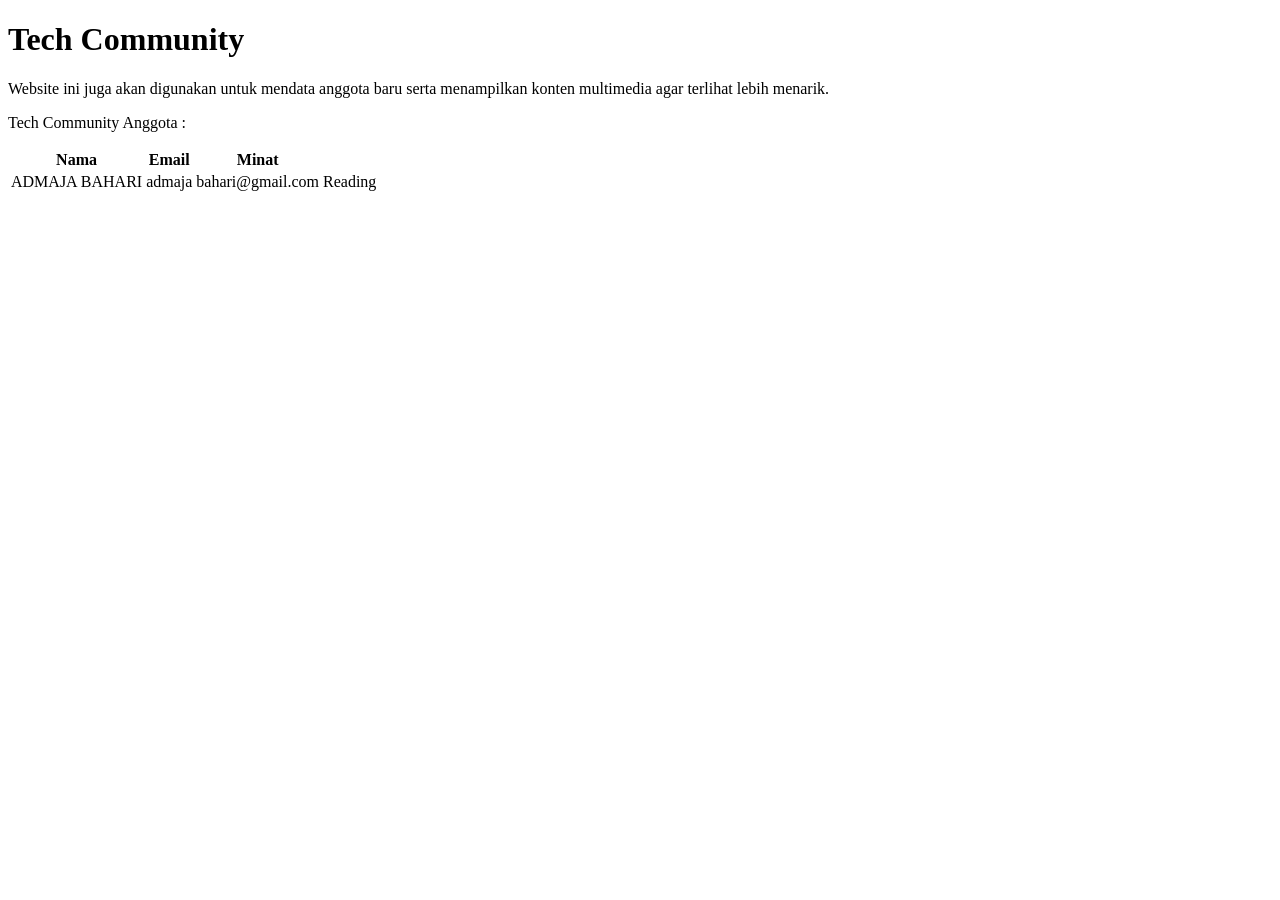
==== index.html @ 415caa7d "1st commit" ====
<!DOCTYPE html>
<html lang="en">
<head>
    <meta charset="UTF-8">
    <meta name="viewport" content="width=device-width, initial-scale=1.0">
    <title>Document</title>
    
</head>
<body>
    <h1>Tech Community</h1>
    <p>Website ini juga akan digunakan untuk mendata anggota
baru serta menampilkan konten multimedia agar terlihat lebih menarik.</p>
    <p><source src="gallery.html" type=""></p>
    <p>Tech Community Anggota :</p>
    <table>
        <tr>
            <th>Nama</th>
            <th>Email</th>
            <th>Minat</th>
        </tr>
        <tr>
            <td>ADMAJA BAHARI</td>
            <td>admaja</td>
            <td>bahari@gmail.com</td>
            <td>Reading</td>
        </tr>
    </table>
<style>

</style>

</body>
</html>
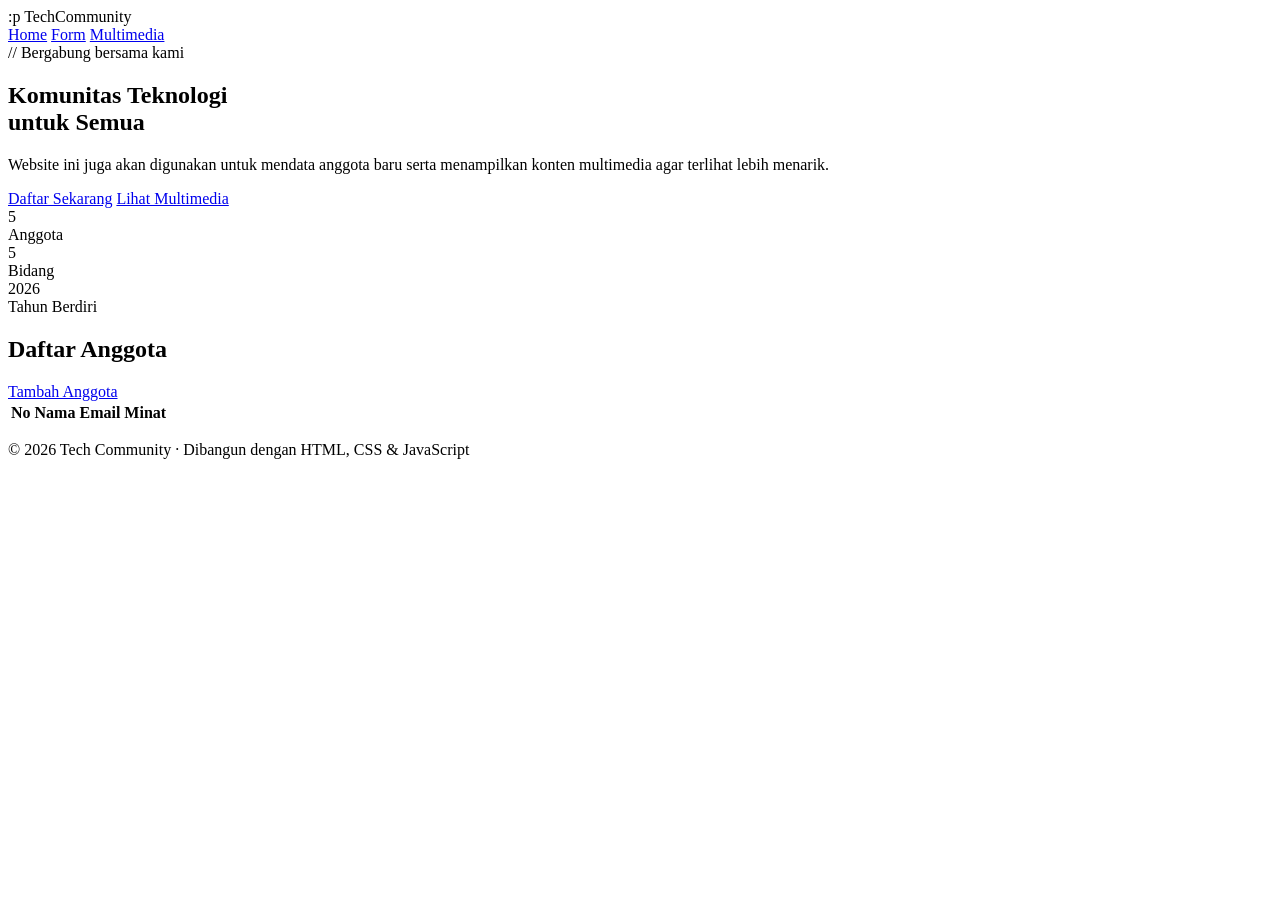
==== commit fa1b27e4: "2st commit Co-authored-by: Copilot <copilot@github.com>" ====
--- a/index.html
+++ b/index.html
@@ -1,33 +1,91 @@
 <!DOCTYPE html>
-<html lang="en">
+<html lang="id">
 <head>
-    <meta charset="UTF-8">
-    <meta name="viewport" content="width=device-width, initial-scale=1.0">
-    <title>Document</title>
-    
+    <meta charset="UTF-8" />
+    <meta name="viewport" content="width=device-width, initial-scale=1.0" />
+    <title>Tech Community</title>
+    <link rel="stylesheet" href="/css/style.css" />
 </head>
-<body>
-    <h1>Tech Community</h1>
-    <p>Website ini juga akan digunakan untuk mendata anggota
-baru serta menampilkan konten multimedia agar terlihat lebih menarik.</p>
-    <p><source src="gallery.html" type=""></p>
-    <p>Tech Community Anggota :</p>
-    <table>
-        <tr>
-            <th>Nama</th>
-            <th>Email</th>
-            <th>Minat</th>
-        </tr>
-        <tr>
-            <td>ADMAJA BAHARI</td>
-            <td>admaja</td>
-            <td>bahari@gmail.com</td>
-            <td>Reading</td>
-        </tr>
-    </table>
-<style>
+<body data-page="home">
 
-</style>
+    <!-- HEADER / NAV  -->
+     <header>
+        <div class="container">
+            <div class="nav-inner">
+                <div class="logo">:p <span>Tech</span>Community</div>
+                <nav>
+                    <a href="./index.html">Home</a>
+                    <a href="./form.html">Form</a>
+                    <a href="./gallery.html">Multimedia</a>
+                </nav>
+            </div>
+        </div>
+     </header>
 
-</body>
+     <main>
+        <div class="container">
+
+            <!-- HERO -->
+             <section class="hero">
+                <div class="hero-eyebrow">// Bergabung bersama kami</div>
+                <h1>Komunitas <span>Teknologi</span><br/>untuk Semua</h1>
+                <p>Website ini juga akan digunakan untuk mendata anggota
+baru serta menampilkan konten multimedia agar terlihat lebih menarik.
+                </p>
+                <div class="hero-actions">
+                    <a href="./form.html" class="btn btn-primary">Daftar Sekarang</a>
+                    <a href="./gallery.html" class="btn btn-outline">Lihat Multimedia</a>
+                </div>
+             </section>
+
+             <!-- STATS -->
+            <div class="stats-row">
+                <div class="stat-card">
+                    <div class="stat-number" id="member-count">5</div>
+                    <div class="stat-label">Anggota</div>
+                </div>
+                <div class="stat-card">
+                    <div class="stat-number">5</div>
+                    <div class="stat-label">Bidang</div>
+                </div>
+                <div class="stat-card">
+                    <div class="stat-number">2026</div>
+                    <div class="stat-label">Tahun Berdiri</div>
+                </div>
+            </div>
+
+            <!-- TABEL ANGGOTA -->
+             <div class="section-header">
+                <h2>Daftar Anggota</h2>
+
+                <a href="./form.html" class="btn btn-outline">Tambah Anggota</a>
+            </div>
+
+            <div class="table-wrapper">
+                <table>
+                    <thead>
+                        <tr>
+                            <th>No</th>
+                            <th>Nama</th>
+                            <th>Email</th>
+                            <th>Minat</th>
+                            </tr>
+                            </thead>
+                            <tbody id="member-tbody">
+                                <!-- Diisi oleh JavaScript -->
+                            </tbody>
+                        </table>
+                    </div>
+
+                </div>
+            </main>
+
+        <footer>
+            <div class="container">
+                <p>© 2026 Tech Community · Dibangun dengan HTML, CSS &amp; JavaScript</p>
+            </div>
+        </footer>
+
+        <script src="/js/script.js"></script>
+    </body>
 </html>
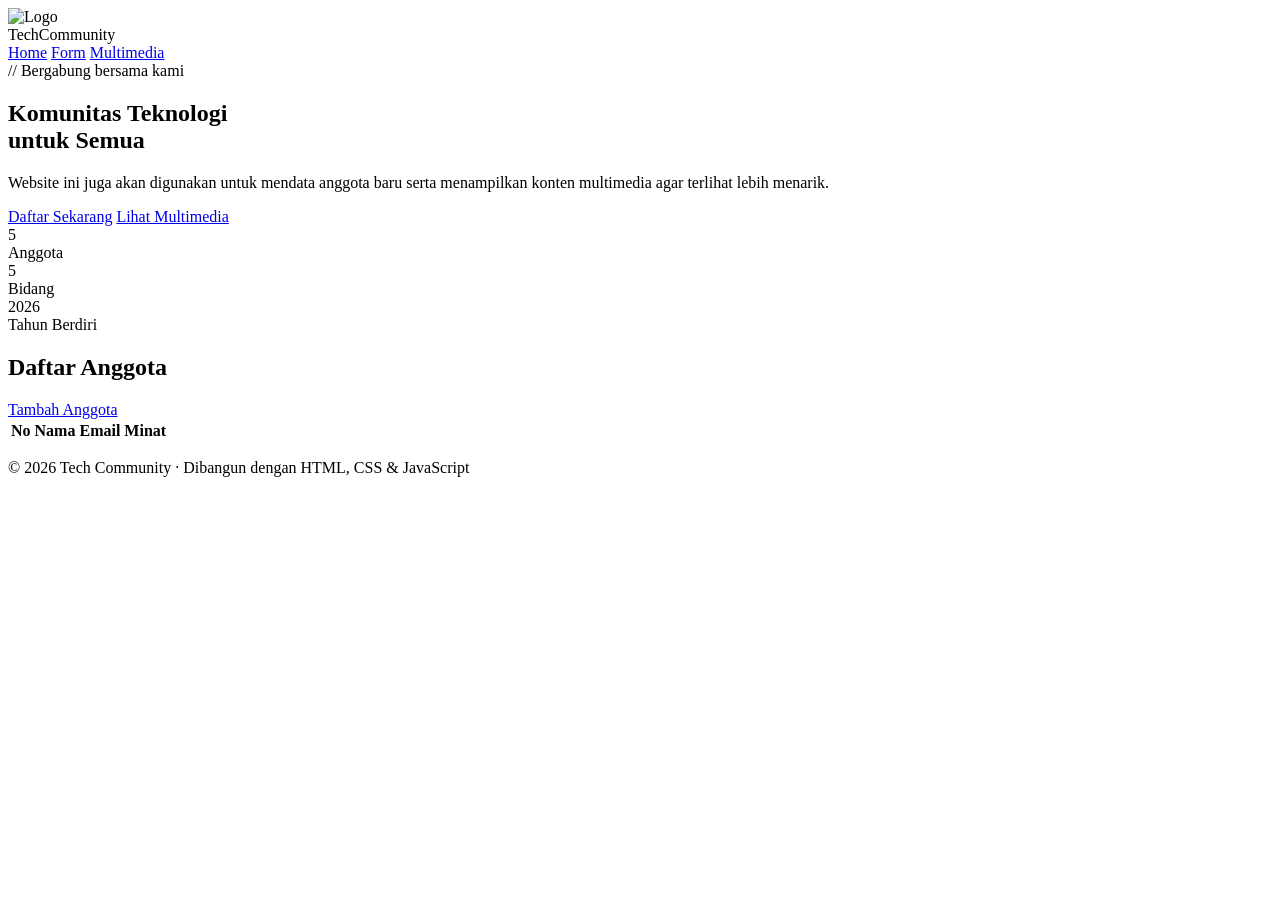
==== commit b51349ec: "2st commit Co-authored-by: Copilot <copilot@github.com>" ====
--- a/index.html
+++ b/index.html
@@ -12,7 +12,9 @@
      <header>
         <div class="container">
             <div class="nav-inner">
-                <div class="logo">:p <span>Tech</span>Community</div>
+                <div class="logo">
+  <img src="edited-photo.png" alt="Logo" style="height: 50px; width: auto;">
+</div> <span>Tech</span>Community</div>
                 <nav>
                     <a href="./index.html">Home</a>
                     <a href="./form.html">Form</a>
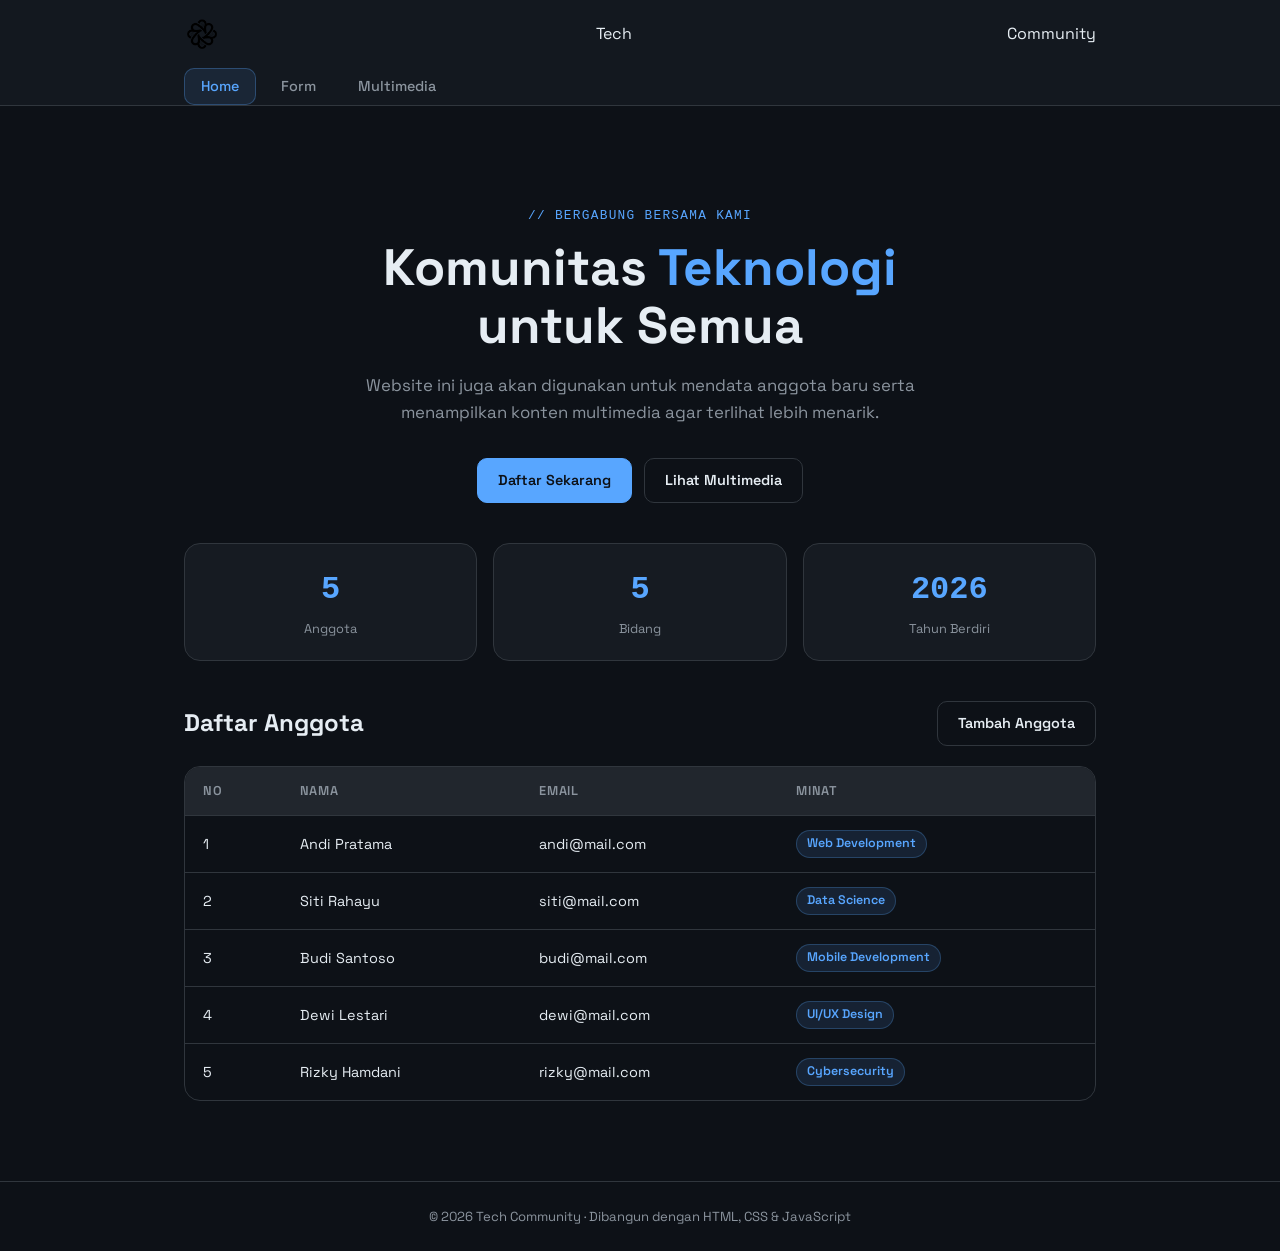
==== commit 626f1c23: "2st commit Co-authored-by: Copilot <copilot@github.com>" ====
--- a/index.html
+++ b/index.html
@@ -4,7 +4,8 @@
     <meta charset="UTF-8" />
     <meta name="viewport" content="width=device-width, initial-scale=1.0" />
     <title>Tech Community</title>
-    <link rel="stylesheet" href="/css/style.css" />
+    <link rel="icon" href="foto/logo/edited-photo.png" type="image/png" />
+    <link rel="stylesheet" href="/CSS/style-home.css" />
 </head>
 <body data-page="home">
 
@@ -13,7 +14,7 @@
         <div class="container">
             <div class="nav-inner">
                 <div class="logo">
-  <img src="edited-photo.png" alt="Logo" style="height: 50px; width: auto;">
+  <img src="foto/logo/edited-photo.png" alt="Tech Community Logo" style="height: 36px; width: auto;">
 </div> <span>Tech</span>Community</div>
                 <nav>
                     <a href="./index.html">Home</a>
@@ -88,6 +89,6 @@
             </div>
         </footer>
 
-        <script src="/js/script.js"></script>
+        <script src="/Javascript/script-home.js"></script>
     </body>
 </html>
--- a/CSS/style-home.css
+++ b/CSS/style-home.css
@@ -0,0 +1,452 @@
+/* =============================================
+   TECH COMMUNITY — Global Stylesheet
+   ============================================= */
+
+@import url('https://fonts.googleapis.com/css2?family=Space+Grotesk:wght@300;400;500;600;700&family=Fira+Code:wght@400;500&display=swap');
+
+/* --- CSS Variables --- */
+:root {
+  --bg:         #0d1117;
+  --surface:    #161b22;
+  --surface2:   #21262d;
+  --border:     #30363d;
+  --accent:     #58a6ff;
+  --accent2:    #3fb950;
+  --danger:     #f85149;
+  --text:       #e6edf3;
+  --text-muted: #8b949e;
+  --radius:     10px;
+  --radius-lg:  16px;
+  --shadow:     0 8px 32px rgba(0,0,0,0.4);
+  --transition: 0.2s ease;
+}
+
+/* --- Reset & Base --- */
+*, *::before, *::after { box-sizing: border-box; margin: 0; padding: 0; }
+
+html { scroll-behavior: smooth; }
+
+body {
+  font-family: 'Space Grotesk', sans-serif;
+  background: var(--bg);
+  color: var(--text);
+  min-height: 100vh;
+  display: flex;
+  flex-direction: column;
+  line-height: 1.6;
+}
+
+a { color: var(--accent); text-decoration: none; transition: color var(--transition); }
+a:hover { color: #79c0ff; text-decoration: underline; }
+
+/* --- Layout --- */
+.container {
+  width: 100%;
+  max-width: 960px;
+  margin: 0 auto;
+  padding: 0 24px;
+}
+
+main { flex: 1; padding: 40px 0 80px; }
+
+/* --- Navigation --- */
+header {
+  background: rgba(22,27,34,0.85);
+  backdrop-filter: blur(12px);
+  border-bottom: 1px solid var(--border);
+  position: sticky;
+  top: 0;
+  z-index: 100;
+}
+
+.nav-inner {
+  display: flex;
+  align-items: center;
+  justify-content: space-between;
+  padding: 16px 0;
+}
+
+.logo {
+  font-size: 1.2rem;
+  font-weight: 700;
+  color: var(--text);
+  display: flex;
+  align-items: center;
+  gap: 8px;
+}
+
+.logo span { color: var(--accent); }
+
+nav { display: flex; gap: 8px; }
+
+nav a {
+  color: var(--text-muted);
+  padding: 6px 16px;
+  border-radius: var(--radius);
+  font-size: 0.9rem;
+  font-weight: 500;
+  transition: all var(--transition);
+  border: 1px solid transparent;
+}
+
+nav a:hover {
+  color: var(--text);
+  background: var(--surface2);
+  text-decoration: none;
+}
+
+nav a.active {
+  color: var(--accent);
+  background: rgba(88,166,255,0.1);
+  border-color: rgba(88,166,255,0.3);
+}
+
+/* --- Buttons --- */
+.btn {
+  display: inline-flex;
+  align-items: center;
+  gap: 6px;
+  padding: 10px 20px;
+  border-radius: var(--radius);
+  font-family: inherit;
+  font-size: 0.9rem;
+  font-weight: 600;
+  cursor: pointer;
+  border: 1px solid transparent;
+  transition: all var(--transition);
+}
+
+.btn-primary {
+  background: var(--accent);
+  color: #0d1117;
+  border-color: var(--accent);
+}
+.btn-primary:hover { background: #79c0ff; border-color: #79c0ff; }
+
+.btn-success {
+  background: var(--accent2);
+  color: #0d1117;
+  border-color: var(--accent2);
+}
+.btn-success:hover { background: #56d364; }
+
+.btn-outline {
+  background: transparent;
+  color: var(--text);
+  border-color: var(--border);
+}
+.btn-outline:hover { background: var(--surface2); border-color: var(--text-muted); }
+
+.btn-danger {
+  background: transparent;
+  color: var(--danger);
+  border-color: var(--danger);
+}
+.btn-danger:hover { background: rgba(248,81,73,0.1); }
+
+/* --- Cards --- */
+.card {
+  background: var(--surface);
+  border: 1px solid var(--border);
+  border-radius: var(--radius-lg);
+  padding: 28px;
+}
+
+/* --- Tables --- */
+.table-wrapper {
+  overflow-x: auto;
+  border-radius: var(--radius-lg);
+  border: 1px solid var(--border);
+}
+
+table {
+  width: 100%;
+  border-collapse: collapse;
+  font-size: 0.9rem;
+}
+
+thead {
+  background: var(--surface2);
+  border-bottom: 1px solid var(--border);
+}
+
+th {
+  text-align: left;
+  padding: 14px 18px;
+  color: var(--text-muted);
+  font-weight: 600;
+  font-size: 0.8rem;
+  text-transform: uppercase;
+  letter-spacing: 0.05em;
+}
+
+td {
+  padding: 14px 18px;
+  border-bottom: 1px solid var(--border);
+  color: var(--text);
+}
+
+tbody tr:last-child td { border-bottom: none; }
+
+tbody tr:hover { background: var(--surface2); }
+
+.empty-row { text-align: center; color: var(--text-muted); padding: 32px; }
+
+/* --- Badge --- */
+.badge {
+  display: inline-block;
+  padding: 3px 10px;
+  border-radius: 20px;
+  font-size: 0.78rem;
+  font-weight: 600;
+  background: rgba(88,166,255,0.12);
+  color: var(--accent);
+  border: 1px solid rgba(88,166,255,0.25);
+}
+
+/* --- Forms --- */
+.form-group {
+  margin-bottom: 20px;
+}
+
+label {
+  display: block;
+  margin-bottom: 6px;
+  font-weight: 600;
+  font-size: 0.875rem;
+  color: var(--text-muted);
+}
+
+input[type="text"],
+input[type="email"],
+select,
+textarea {
+  width: 100%;
+  padding: 11px 14px;
+  background: var(--bg);
+  border: 1px solid var(--border);
+  border-radius: var(--radius);
+  color: var(--text);
+  font-family: inherit;
+  font-size: 0.95rem;
+  transition: border-color var(--transition), box-shadow var(--transition);
+  outline: none;
+  appearance: none;
+}
+
+input:focus, select:focus {
+  border-color: var(--accent);
+  box-shadow: 0 0 0 3px rgba(88,166,255,0.15);
+}
+
+input.field-error, select.field-error {
+  border-color: var(--danger);
+  box-shadow: 0 0 0 3px rgba(248,81,73,0.15);
+}
+
+.field-error-msg {
+  color: var(--danger);
+  font-size: 0.8rem;
+  margin-top: 4px;
+  display: none;
+}
+
+/* --- Result Box --- */
+.result-box {
+  display: none;
+  margin-top: 24px;
+  padding: 20px 24px;
+  border-radius: var(--radius-lg);
+  font-size: 0.9rem;
+}
+
+.result-box.success {
+  background: rgba(63,185,80,0.08);
+  border: 1px solid rgba(63,185,80,0.3);
+}
+
+.result-box ul {
+  margin: 10px 0;
+  padding-left: 20px;
+  line-height: 2;
+}
+
+/* --- Section Headers --- */
+.section-header {
+  display: flex;
+  align-items: center;
+  justify-content: space-between;
+  margin-bottom: 20px;
+  flex-wrap: wrap;
+  gap: 12px;
+}
+
+.section-title {
+  font-size: 1.25rem;
+  font-weight: 700;
+}
+
+/* --- Hero --- */
+.hero {
+  padding: 60px 0 40px;
+  text-align: center;
+}
+
+.hero-eyebrow {
+  font-family: 'Fira Code', monospace;
+  font-size: 0.8rem;
+  color: var(--accent);
+  letter-spacing: 0.1em;
+  text-transform: uppercase;
+  margin-bottom: 12px;
+}
+
+.hero h1 {
+  font-size: clamp(2rem, 5vw, 3.2rem);
+  font-weight: 700;
+  line-height: 1.15;
+  margin-bottom: 16px;
+}
+
+.hero h1 span { color: var(--accent); }
+
+.hero p {
+  color: var(--text-muted);
+  font-size: 1.05rem;
+  max-width: 560px;
+  margin: 0 auto 32px;
+}
+
+.hero-actions { display: flex; gap: 12px; justify-content: center; flex-wrap: wrap; }
+
+/* --- Stats Row --- */
+.stats-row {
+  display: flex;
+  gap: 16px;
+  margin-bottom: 40px;
+  flex-wrap: wrap;
+}
+
+.stat-card {
+  flex: 1;
+  min-width: 140px;
+  background: var(--surface);
+  border: 1px solid var(--border);
+  border-radius: var(--radius-lg);
+  padding: 20px;
+  text-align: center;
+}
+
+.stat-number {
+  font-size: 2rem;
+  font-weight: 700;
+  color: var(--accent);
+  font-family: 'Fira Code', monospace;
+}
+
+.stat-label {
+  font-size: 0.8rem;
+  color: var(--text-muted);
+  margin-top: 4px;
+}
+
+/* --- Multimedia Gallery --- */
+.gallery-wrap {
+  position: relative;
+  border-radius: var(--radius-lg);
+  overflow: hidden;
+  background: var(--surface);
+  border: 1px solid var(--border);
+}
+
+#gallery-img {
+  width: 100%;
+  height: 320px;
+  object-fit: cover;
+  display: block;
+  transition: opacity 0.2s ease;
+}
+
+#gallery-img.fade-out { opacity: 0; }
+
+.gallery-controls {
+  display: flex;
+  align-items: center;
+  justify-content: center;
+  gap: 10px;
+  padding: 14px;
+  background: var(--surface2);
+  border-top: 1px solid var(--border);
+  flex-wrap: wrap;
+}
+
+#img-caption {
+  text-align: center;
+  font-size: 0.85rem;
+  color: var(--text-muted);
+  padding: 8px 16px;
+  background: var(--surface2);
+  border-top: 1px solid var(--border);
+}
+
+/* --- Audio Player --- */
+.audio-card {
+  background: var(--surface);
+  border: 1px solid var(--border);
+  border-radius: var(--radius-lg);
+  padding: 24px;
+}
+
+audio {
+  width: 100%;
+  margin-bottom: 14px;
+  border-radius: var(--radius);
+  accent-color: var(--accent);
+}
+
+.audio-controls { display: flex; gap: 10px; flex-wrap: wrap; }
+
+#audio-status {
+  font-size: 0.85rem;
+  color: var(--text-muted);
+  margin-top: 10px;
+  font-family: 'Fira Code', monospace;
+}
+
+/* --- Video --- */
+.video-wrap {
+  border-radius: var(--radius-lg);
+  overflow: hidden;
+  border: 1px solid var(--border);
+  background: #000;
+}
+
+.video-wrap iframe {
+  width: 100%;
+  height: 360px;
+  display: block;
+  border: none;
+}
+
+/* --- Multimedia Grid --- */
+.media-grid {
+  display: grid;
+  gap: 24px;
+}
+
+/* --- Footer --- */
+footer {
+  border-top: 1px solid var(--border);
+  padding: 24px 0;
+  text-align: center;
+  font-size: 0.82rem;
+  color: var(--text-muted);
+}
+
+/* --- Responsive --- */
+@media (max-width: 600px) {
+  .nav-inner { flex-direction: column; gap: 12px; }
+  .hero { padding: 40px 0 24px; }
+  .video-wrap iframe { height: 220px; }
+  #gallery-img { height: 200px; }
+}
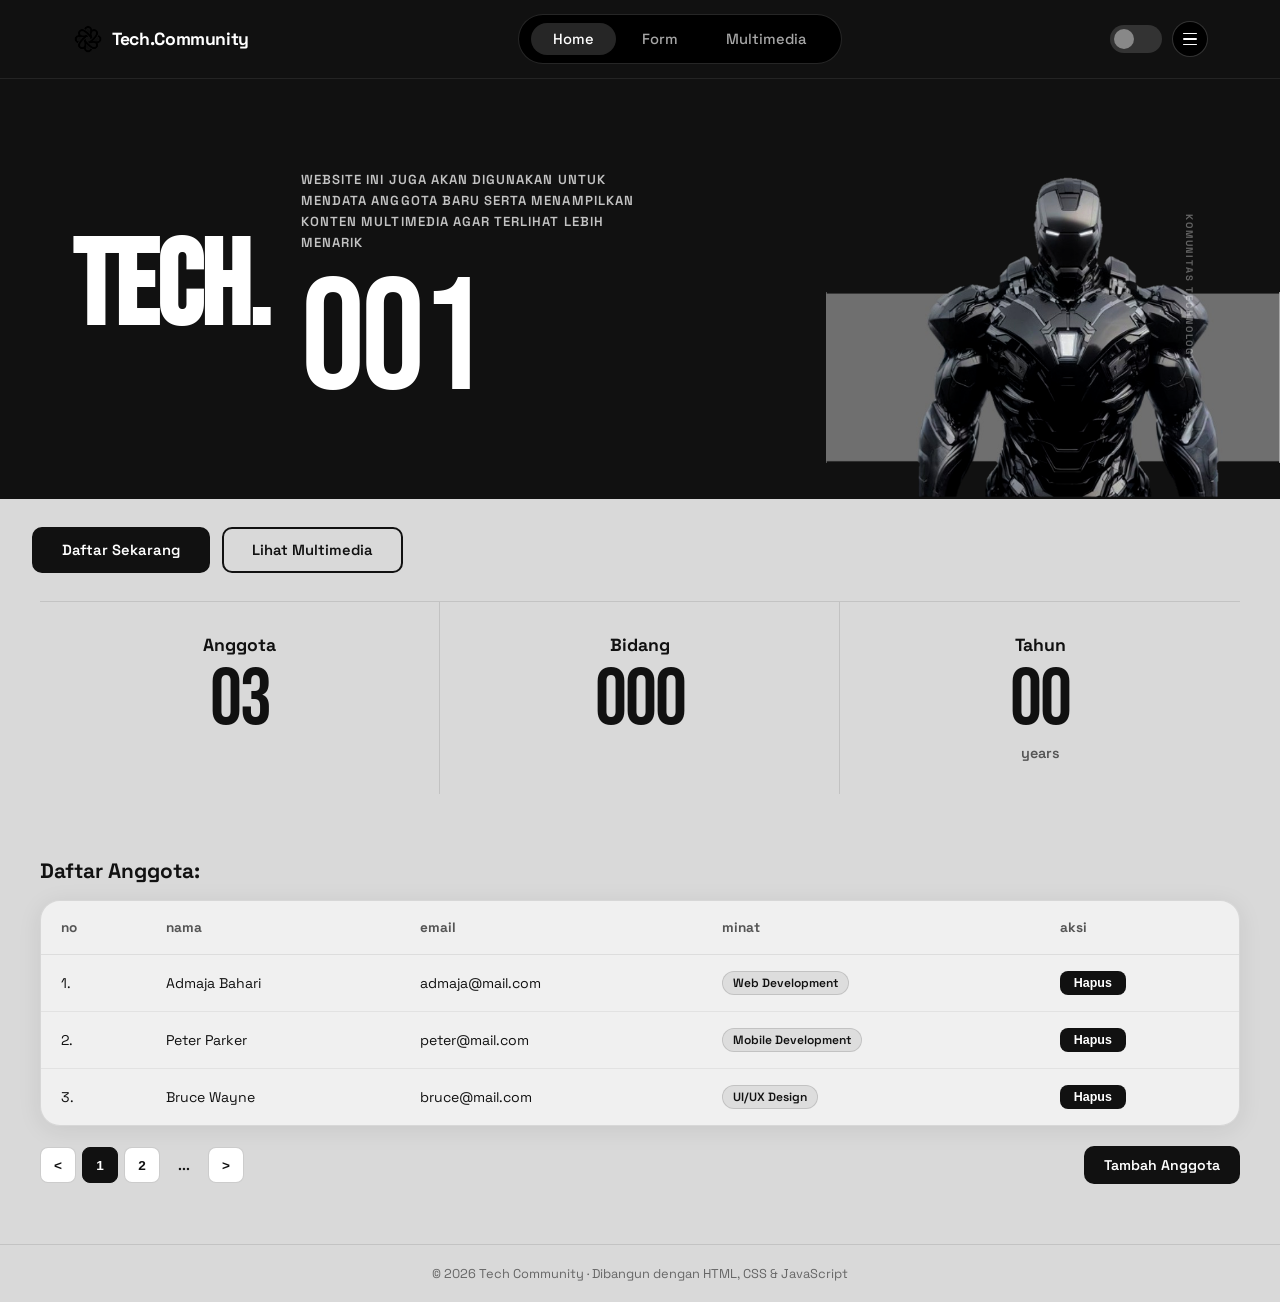
==== commit a266ba50: "2st Commit" ====
--- a/index.html
+++ b/index.html
@@ -1,94 +1,133 @@
 <!DOCTYPE html>
 <html lang="id">
 <head>
-    <meta charset="UTF-8" />
-    <meta name="viewport" content="width=device-width, initial-scale=1.0" />
-    <title>Tech Community</title>
-    <link rel="icon" href="foto/logo/edited-photo.png" type="image/png" />
-    <link rel="stylesheet" href="/CSS/style-home.css" />
+  <meta charset="UTF-8"/>
+  <meta name="viewport" content="width=device-width, initial-scale=1.0"/>
+  <title>Tech Community</title>
+  <link rel="icon" href="foto/logo/edited-photo.png" type="image/png"/>
+  <link rel="stylesheet" href="CSS/style-home.css"/>
 </head>
 <body data-page="home">
 
-    <!-- HEADER / NAV  -->
-     <header>
-        <div class="container">
-            <div class="nav-inner">
-                <div class="logo">
-  <img src="foto/logo/edited-photo.png" alt="Tech Community Logo" style="height: 36px; width: auto;">
-</div> <span>Tech</span>Community</div>
-                <nav>
-                    <a href="./index.html">Home</a>
-                    <a href="./form.html">Form</a>
-                    <a href="./gallery.html">Multimedia</a>
-                </nav>
-            </div>
-        </div>
-     </header>
+<!-- ── HEADER ── -->
+<header>
+  <div class="nav-inner">
+    <a href="index.html" class="logo">
+      <img src="foto/logo/edited-photo.png" alt="logo"/>
+      <span>Tech.Community</span>
+    </a>
 
-     <main>
-        <div class="container">
+    <nav>
+      <a href="index.html" class="active">Home</a>
+      <a href="form.html">Form</a>
+      <a href="gallery.html">Multimedia</a>
+    </nav>
 
-            <!-- HERO -->
-             <section class="hero">
-                <div class="hero-eyebrow">// Bergabung bersama kami</div>
-                <h1>Komunitas <span>Teknologi</span><br/>untuk Semua</h1>
-                <p>Website ini juga akan digunakan untuk mendata anggota
-baru serta menampilkan konten multimedia agar terlihat lebih menarik.
-                </p>
-                <div class="hero-actions">
-                    <a href="./form.html" class="btn btn-primary">Daftar Sekarang</a>
-                    <a href="./gallery.html" class="btn btn-outline">Lihat Multimedia</a>
-                </div>
-             </section>
+    <div class="header-right">
+      <div class="dark-toggle" id="darkToggle">
+        <div class="toggle-knob" id="darkToggleThumb"></div>
+      </div>
+      <button class="hamburger-btn" id="mobileMenuBtn" aria-label="menu">
+        <span></span><span></span><span></span>
+      </button>
+    </div>
+  </div>
+</header>
 
-             <!-- STATS -->
-            <div class="stats-row">
-                <div class="stat-card">
-                    <div class="stat-number" id="member-count">5</div>
-                    <div class="stat-label">Anggota</div>
-                </div>
-                <div class="stat-card">
-                    <div class="stat-number">5</div>
-                    <div class="stat-label">Bidang</div>
-                </div>
-                <div class="stat-card">
-                    <div class="stat-number">2026</div>
-                    <div class="stat-label">Tahun Berdiri</div>
-                </div>
-            </div>
+<!-- ── HERO ── -->
+<section class="hero-section">
+  <div class="hero-inner">
 
-            <!-- TABEL ANGGOTA -->
-             <div class="section-header">
-                <h2>Daftar Anggota</h2>
+    <!-- Kiri: logo besar "tech." -->
+    <div class="hero-logo-big">tech.</div>
 
-                <a href="./form.html" class="btn btn-outline">Tambah Anggota</a>
-            </div>
+    <!-- Tengah: deskripsi + angka besar -->
+    <div class="hero-text-center">
+      <p class="hero-desc">
+        Website ini juga akan digunakan untuk mendata anggota baru
+        serta menampilkan konten multimedia agar terlihat lebih menarik
+      </p>
+      <div class="hero-number">001</div>
+    </div>
 
-            <div class="table-wrapper">
-                <table>
-                    <thead>
-                        <tr>
-                            <th>No</th>
-                            <th>Nama</th>
-                            <th>Email</th>
-                            <th>Minat</th>
-                            </tr>
-                            </thead>
-                            <tbody id="member-tbody">
-                                <!-- Diisi oleh JavaScript -->
-                            </tbody>
-                        </table>
-                    </div>
+    <!-- Spacer — gambar ironman posisi absolute -->
+    <div style="width:320px;"></div>
+  </div>
 
-                </div>
-            </main>
+  <!-- Gambar ironman kanan -->
+  <img src="foto/Assets-Home/home.png" alt="hero" class="hero-image"/>
 
-        <footer>
-            <div class="container">
-                <p>© 2026 Tech Community · Dibangun dengan HTML, CSS &amp; JavaScript</p>
-            </div>
-        </footer>
+  <!-- Teks vertikal -->
+  <span class="hero-vertical-text">KOMUNITAS TECHNOLOGY</span>
+</section>
 
-        <script src="/Javascript/script-home.js"></script>
-    </body>
-</html>+<!-- ── HERO ACTION BUTTONS ── -->
+<div class="hero-actions">
+  <a href="form.html"    class="btn btn-primary">Daftar Sekarang</a>
+  <a href="gallery.html" class="btn btn-outline">Lihat Multimedia</a>
+</div>
+
+<!-- ── STATS ── -->
+<section class="stats-section">
+  <div class="stats-row">
+    <div class="stat-card">
+      <div class="stat-label">Anggota</div>
+      <div class="stat-number" id="member-count">00</div>
+    </div>
+    <div class="stat-card">
+      <div class="stat-label">Bidang</div>
+      <div class="stat-number">000</div>
+    </div>
+    <div class="stat-card">
+      <div class="stat-label">Tahun</div>
+      <div class="stat-number">00</div>
+      <div class="stat-suffix">years</div>
+    </div>
+  </div>
+</section>
+
+<!-- ── DAFTAR ANGGOTA ── -->
+<section class="members-section">
+  <div class="members-inner">
+    <div class="section-title-row">
+      <h2>Daftar Anggota:</h2>
+    </div>
+
+    <div class="table-card">
+      <table>
+        <thead>
+          <tr>
+            <th>no</th>
+            <th>nama</th>
+            <th>email</th>
+            <th>minat</th>
+            <th>aksi</th>
+          </tr>
+        </thead>
+        <tbody id="member-tbody">
+          <!-- diisi app.js -->
+        </tbody>
+      </table>
+    </div>
+
+    <!-- Pagination + Tambah Anggota -->
+    <div class="pagination-row">
+      <div class="pagination">
+        <button class="page-btn" id="page-prev">&lt;</button>
+        <button class="page-btn active" data-page="1">1</button>
+        <button class="page-btn" data-page="2">2</button>
+        <span class="page-btn dots">...</span>
+        <button class="page-btn" id="page-next">&gt;</button>
+      </div>
+      <a href="form.html" class="btn-tambah">Tambah Anggota</a>
+    </div>
+  </div>
+</section>
+
+<footer>
+  <p>© 2026 Tech Community · Dibangun dengan HTML, CSS &amp; JavaScript</p>
+</footer>
+
+<script src="Javascript/app.js"></script>
+</body>
+</html>
--- a/CSS/style-home.css
+++ b/CSS/style-home.css
@@ -1,162 +1,326 @@
-/* =============================================
-   TECH COMMUNITY — Global Stylesheet
-   ============================================= */
-
-@import url('https://fonts.googleapis.com/css2?family=Space+Grotesk:wght@300;400;500;600;700&family=Fira+Code:wght@400;500&display=swap');
-
-/* --- CSS Variables --- */
+/* ================================================
+   HOME PAGE — Sesuai desain foto
+   - Header hitam, nav pill tengah, dark bg
+   - Hero: logo "tech." kiri + teks + gambar kanan
+   - Stats: Anggota / Bidang / Tahun
+   - Tabel anggota bergaya dark card
+================================================ */
+
+@import url('https://fonts.googleapis.com/css2?family=Space+Grotesk:wght@300;400;500;600;700;800;900&family=Bebas+Neue&display=swap');
+
+*, *::before, *::after { box-sizing: border-box; margin: 0; padding: 0; }
+html { scroll-behavior: smooth; }
+
 :root {
-  --bg:         #0d1117;
-  --surface:    #161b22;
-  --surface2:   #21262d;
-  --border:     #30363d;
-  --accent:     #58a6ff;
-  --accent2:    #3fb950;
-  --danger:     #f85149;
-  --text:       #e6edf3;
-  --text-muted: #8b949e;
-  --radius:     10px;
-  --radius-lg:  16px;
-  --shadow:     0 8px 32px rgba(0,0,0,0.4);
-  --transition: 0.2s ease;
-}
-
-/* --- Reset & Base --- */
-*, *::before, *::after { box-sizing: border-box; margin: 0; padding: 0; }
-
-html { scroll-behavior: smooth; }
+  --bg-dark:   #111111;
+  --bg-light:  #d9d9d9;
+  --text-dark: #ffffff;
+  --text-light:#111111;
+  --accent:    #ffffff;
+  --border:    rgba(255,255,255,0.12);
+  --radius:    12px;
+}
 
 body {
   font-family: 'Space Grotesk', sans-serif;
-  background: var(--bg);
-  color: var(--text);
   min-height: 100vh;
   display: flex;
   flex-direction: column;
-  line-height: 1.6;
-}
-
-a { color: var(--accent); text-decoration: none; transition: color var(--transition); }
-a:hover { color: #79c0ff; text-decoration: underline; }
-
-/* --- Layout --- */
-.container {
-  width: 100%;
-  max-width: 960px;
-  margin: 0 auto;
-  padding: 0 24px;
-}
-
-main { flex: 1; padding: 40px 0 80px; }
-
-/* --- Navigation --- */
+  background: var(--bg-dark);
+  color: var(--text-dark);
+}
+
+/* ── HEADER ── */
 header {
-  background: rgba(22,27,34,0.85);
-  backdrop-filter: blur(12px);
-  border-bottom: 1px solid var(--border);
+  background: #111111;
+  border-bottom: 1px solid rgba(255,255,255,0.08);
   position: sticky;
   top: 0;
   z-index: 100;
 }
 
 .nav-inner {
+  max-width: 1200px;
+  margin: 0 auto;
+  padding: 14px 32px;
   display: flex;
   align-items: center;
   justify-content: space-between;
-  padding: 16px 0;
-}
-
+}
+
+/* Logo kiri */
 .logo {
-  font-size: 1.2rem;
+  display: flex;
+  align-items: center;
+  gap: 8px;
+  color: #fff;
+  font-weight: 800;
+  font-size: 1.1rem;
+  letter-spacing: -0.02em;
+  text-decoration: none;
+}
+.logo img { height: 32px; width: auto; }
+
+/* Nav pill tengah — sesuai desain: kotak hitam rounded */
+nav {
+  background: #000;
+  border: 1px solid rgba(255,255,255,0.15);
+  border-radius: 50px;
+  padding: 8px 12px;
+  display: flex;
+  gap: 4px;
+  align-items: center;
+}
+
+nav a {
+  color: rgba(255,255,255,0.65);
+  padding: 7px 22px;
+  border-radius: 40px;
+  font-size: 0.92rem;
+  font-weight: 500;
+  text-decoration: none;
+  transition: all 0.2s;
+  white-space: nowrap;
+}
+nav a:hover    { color: #fff; background: rgba(255,255,255,0.08); }
+nav a.active   { color: #fff; background: rgba(255,255,255,0.15); }
+
+/* Kanan header: toggle + hamburger */
+.header-right {
+  display: flex;
+  align-items: center;
+  gap: 10px;
+}
+
+.dark-toggle {
+  width: 52px; height: 28px;
+  background: #333;
+  border-radius: 50px;
+  padding: 4px;
+  display: flex;
+  align-items: center;
+  cursor: pointer;
+  position: relative;
+}
+.toggle-knob {
+  width: 20px; height: 20px;
+  background: #888;
+  border-radius: 50%;
+  transition: transform 0.3s;
+  transform: translateX(0);
+}
+.dark-mode .toggle-knob { transform: translateX(24px); background: #fff; }
+
+.hamburger-btn {
+  width: 36px; height: 36px;
+  background: #000;
+  border: 1px solid rgba(255,255,255,0.2);
+  border-radius: 50%;
+  display: flex;
+  align-items: center;
+  justify-content: center;
+  cursor: pointer;
+  flex-direction: column;
+  gap: 4px;
+}
+.hamburger-btn span {
+  width: 14px; height: 1.5px;
+  background: #fff;
+  border-radius: 2px;
+  display: block;
+}
+
+/* ── HERO SECTION ── */
+.hero-section {
+  position: relative;
+  background: #111;
+  overflow: hidden;
+  min-height: 420px;
+  display: flex;
+  align-items: center;
+}
+
+.hero-inner {
+  max-width: 1200px;
+  margin: 0 auto;
+  padding: 40px 32px;
+  display: grid;
+  grid-template-columns: auto 1fr auto;
+  align-items: center;
+  gap: 32px;
+  width: 100%;
+  position: relative;
+  z-index: 2;
+}
+
+/* Logo besar "tech." kiri */
+.hero-logo-big {
+  font-family: 'Bebas Neue', 'Space Grotesk', sans-serif;
+  font-size: clamp(60px, 10vw, 120px);
+  font-weight: 900;
+  line-height: 0.9;
+  color: #fff;
+  letter-spacing: -2px;
+  user-select: none;
+}
+
+/* Teks tengah hero */
+.hero-text-center {
+  display: flex;
+  flex-direction: column;
+  gap: 20px;
+}
+.hero-desc {
+  font-size: 0.82rem;
+  font-weight: 600;
+  color: rgba(255,255,255,0.75);
+  text-transform: uppercase;
+  letter-spacing: 0.08em;
+  line-height: 1.6;
+  max-width: 340px;
+}
+.hero-number {
+  font-family: 'Bebas Neue', sans-serif;
+  font-size: clamp(80px, 14vw, 160px);
+  line-height: 0.85;
+  color: #fff;
+  letter-spacing: -4px;
+}
+
+/* Gambar kanan hero */
+.hero-image {
+  position: absolute;
+  right: 0;
+  bottom: 0;
+  height: 100%;
+  max-height: 440px;
+  object-fit: contain;
+  object-position: bottom right;
+  pointer-events: none;
+}
+
+/* Teks vertikal "KOMUNITAS TECHNOLOGY" */
+.hero-vertical-text {
+  position: absolute;
+  right: 16px;
+  top: 50%;
+  transform: translateY(-50%) rotate(90deg);
+  font-size: 0.6rem;
   font-weight: 700;
-  color: var(--text);
-  display: flex;
-  align-items: center;
-  gap: 8px;
-}
-
-.logo span { color: var(--accent); }
-
-nav { display: flex; gap: 8px; }
-
-nav a {
-  color: var(--text-muted);
-  padding: 6px 16px;
-  border-radius: var(--radius);
-  font-size: 0.9rem;
-  font-weight: 500;
-  transition: all var(--transition);
-  border: 1px solid transparent;
-}
-
-nav a:hover {
-  color: var(--text);
-  background: var(--surface2);
-  text-decoration: none;
-}
-
-nav a.active {
-  color: var(--accent);
-  background: rgba(88,166,255,0.1);
-  border-color: rgba(88,166,255,0.3);
-}
-
-/* --- Buttons --- */
+  letter-spacing: 0.2em;
+  color: rgba(255,255,255,0.35);
+  text-transform: uppercase;
+  white-space: nowrap;
+}
+
+/* ── HERO ACTION BUTTONS ── */
+.hero-actions {
+  background: var(--bg-light);
+  padding: 28px 32px;
+  display: flex;
+  gap: 12px;
+  flex-wrap: wrap;
+}
+
 .btn {
   display: inline-flex;
   align-items: center;
-  gap: 6px;
-  padding: 10px 20px;
-  border-radius: var(--radius);
+  justify-content: center;
+  padding: 12px 28px;
+  border-radius: 10px;
   font-family: inherit;
-  font-size: 0.9rem;
+  font-size: 0.92rem;
   font-weight: 600;
   cursor: pointer;
-  border: 1px solid transparent;
-  transition: all var(--transition);
-}
-
+  text-decoration: none;
+  border: 2px solid transparent;
+  transition: all 0.2s;
+}
 .btn-primary {
-  background: var(--accent);
-  color: #0d1117;
-  border-color: var(--accent);
-}
-.btn-primary:hover { background: #79c0ff; border-color: #79c0ff; }
-
-.btn-success {
-  background: var(--accent2);
-  color: #0d1117;
-  border-color: var(--accent2);
-}
-.btn-success:hover { background: #56d364; }
-
+  background: #111;
+  color: #fff;
+  border-color: #111;
+}
+.btn-primary:hover { background: #333; }
 .btn-outline {
   background: transparent;
-  color: var(--text);
-  border-color: var(--border);
-}
-.btn-outline:hover { background: var(--surface2); border-color: var(--text-muted); }
-
-.btn-danger {
-  background: transparent;
-  color: var(--danger);
-  border-color: var(--danger);
-}
-.btn-danger:hover { background: rgba(248,81,73,0.1); }
-
-/* --- Cards --- */
-.card {
-  background: var(--surface);
-  border: 1px solid var(--border);
-  border-radius: var(--radius-lg);
-  padding: 28px;
-}
-
-/* --- Tables --- */
-.table-wrapper {
-  overflow-x: auto;
-  border-radius: var(--radius-lg);
-  border: 1px solid var(--border);
+  color: #111;
+  border-color: #111;
+}
+.btn-outline:hover { background: #111; color: #fff; }
+
+/* ── STATS ROW ── */
+.stats-section {
+  background: var(--bg-light);
+  padding: 0 32px 40px;
+}
+
+.stats-row {
+  max-width: 1200px;
+  margin: 0 auto;
+  display: grid;
+  grid-template-columns: repeat(3, 1fr);
+  gap: 0;
+  border-top: 1px solid rgba(0,0,0,0.1);
+}
+
+.stat-card {
+  padding: 32px 24px;
+  text-align: center;
+  border-right: 1px solid rgba(0,0,0,0.1);
+}
+.stat-card:last-child { border-right: none; }
+
+.stat-label {
+  font-size: 1.1rem;
+  font-weight: 700;
+  color: #111;
+  text-transform: capitalize;
+  margin-bottom: 4px;
+}
+
+.stat-number {
+  font-family: 'Bebas Neue', sans-serif;
+  font-size: clamp(48px, 8vw, 80px);
+  line-height: 1;
+  color: #111;
+  letter-spacing: -2px;
+}
+
+.stat-suffix {
+  font-size: 0.9rem;
+  font-weight: 600;
+  color: #555;
+  margin-top: 4px;
+}
+
+/* ── DAFTAR ANGGOTA ── */
+.members-section {
+  background: var(--bg-light);
+  padding: 0 32px 60px;
+}
+
+.members-inner {
+  max-width: 1200px;
+  margin: 0 auto;
+}
+
+.section-title-row {
+  padding: 24px 0 16px;
+}
+.section-title-row h2 {
+  font-size: 1.3rem;
+  font-weight: 700;
+  color: #111;
+}
+
+/* Tabel bergaya dark card sesuai desain */
+.table-card {
+  background: rgba(255,255,255,0.6);
+  border: 1px solid rgba(0,0,0,0.1);
+  border-radius: 20px;
+  overflow: hidden;
+  box-shadow: 0 4px 24px rgba(0,0,0,0.08);
 }
 
 table {
@@ -165,288 +329,108 @@
   font-size: 0.9rem;
 }
 
-thead {
-  background: var(--surface2);
-  border-bottom: 1px solid var(--border);
-}
-
-th {
+thead th {
+  padding: 18px 20px;
   text-align: left;
-  padding: 14px 18px;
-  color: var(--text-muted);
-  font-weight: 600;
-  font-size: 0.8rem;
-  text-transform: uppercase;
-  letter-spacing: 0.05em;
-}
-
-td {
-  padding: 14px 18px;
-  border-bottom: 1px solid var(--border);
-  color: var(--text);
-}
-
+  font-size: 0.85rem;
+  font-weight: 700;
+  color: #555;
+  text-transform: lowercase;
+  background: transparent;
+  border-bottom: 1px solid rgba(0,0,0,0.08);
+}
+
+tbody td {
+  padding: 16px 20px;
+  color: #111;
+  border-bottom: 1px solid rgba(0,0,0,0.06);
+  font-size: 0.88rem;
+}
 tbody tr:last-child td { border-bottom: none; }
-
-tbody tr:hover { background: var(--surface2); }
-
-.empty-row { text-align: center; color: var(--text-muted); padding: 32px; }
-
-/* --- Badge --- */
+tbody tr:hover { background: rgba(0,0,0,0.03); }
+
 .badge {
   display: inline-block;
   padding: 3px 10px;
   border-radius: 20px;
-  font-size: 0.78rem;
-  font-weight: 600;
-  background: rgba(88,166,255,0.12);
-  color: var(--accent);
-  border: 1px solid rgba(88,166,255,0.25);
-}
-
-/* --- Forms --- */
-.form-group {
-  margin-bottom: 20px;
-}
-
-label {
-  display: block;
-  margin-bottom: 6px;
-  font-weight: 600;
-  font-size: 0.875rem;
-  color: var(--text-muted);
-}
-
-input[type="text"],
-input[type="email"],
-select,
-textarea {
-  width: 100%;
-  padding: 11px 14px;
-  background: var(--bg);
-  border: 1px solid var(--border);
-  border-radius: var(--radius);
-  color: var(--text);
-  font-family: inherit;
-  font-size: 0.95rem;
-  transition: border-color var(--transition), box-shadow var(--transition);
-  outline: none;
-  appearance: none;
-}
-
-input:focus, select:focus {
-  border-color: var(--accent);
-  box-shadow: 0 0 0 3px rgba(88,166,255,0.15);
-}
-
-input.field-error, select.field-error {
-  border-color: var(--danger);
-  box-shadow: 0 0 0 3px rgba(248,81,73,0.15);
-}
-
-.field-error-msg {
-  color: var(--danger);
-  font-size: 0.8rem;
-  margin-top: 4px;
-  display: none;
-}
-
-/* --- Result Box --- */
-.result-box {
-  display: none;
-  margin-top: 24px;
-  padding: 20px 24px;
-  border-radius: var(--radius-lg);
-  font-size: 0.9rem;
-}
-
-.result-box.success {
-  background: rgba(63,185,80,0.08);
-  border: 1px solid rgba(63,185,80,0.3);
-}
-
-.result-box ul {
-  margin: 10px 0;
-  padding-left: 20px;
-  line-height: 2;
-}
-
-/* --- Section Headers --- */
-.section-header {
+  font-size: 0.75rem;
+  font-weight: 600;
+  background: rgba(0,0,0,0.08);
+  color: #111;
+  border: 1px solid rgba(0,0,0,0.12);
+}
+
+/* ── PAGINATION ── */
+.pagination-row {
   display: flex;
   align-items: center;
   justify-content: space-between;
-  margin-bottom: 20px;
+  padding: 20px 0 0;
   flex-wrap: wrap;
   gap: 12px;
 }
 
-.section-title {
-  font-size: 1.25rem;
-  font-weight: 700;
-}
-
-/* --- Hero --- */
-.hero {
-  padding: 60px 0 40px;
+.pagination {
+  display: flex;
+  gap: 6px;
+  align-items: center;
+}
+
+.page-btn {
+  min-width: 36px;
+  height: 36px;
+  padding: 0 10px;
+  border: 1px solid rgba(0,0,0,0.2);
+  background: #fff;
+  border-radius: 8px;
+  font-size: 0.85rem;
+  font-weight: 600;
+  cursor: pointer;
+  color: #111;
+  transition: all 0.15s;
+  display: inline-flex;
+  align-items: center;
+  justify-content: center;
+}
+.page-btn:hover   { background: #111; color: #fff; border-color: #111; }
+.page-btn.active  { background: #111; color: #fff; border-color: #111; }
+.page-btn.dots    { border: none; background: none; cursor: default; }
+.page-btn:hover.dots { background: none; color: #111; }
+
+.btn-tambah {
+  background: #111;
+  color: #fff;
+  border: none;
+  padding: 10px 20px;
+  border-radius: 10px;
+  font-size: 0.88rem;
+  font-weight: 600;
+  cursor: pointer;
+  text-decoration: none;
+  transition: background 0.2s;
+  display: inline-flex;
+  align-items: center;
+  gap: 6px;
+}
+.btn-tambah:hover { background: #333; }
+
+/* ── FOOTER ── */
+footer {
+  background: var(--bg-light);
+  border-top: 1px solid rgba(0,0,0,0.1);
+  padding: 20px 32px;
   text-align: center;
-}
-
-.hero-eyebrow {
-  font-family: 'Fira Code', monospace;
   font-size: 0.8rem;
-  color: var(--accent);
-  letter-spacing: 0.1em;
-  text-transform: uppercase;
-  margin-bottom: 12px;
-}
-
-.hero h1 {
-  font-size: clamp(2rem, 5vw, 3.2rem);
-  font-weight: 700;
-  line-height: 1.15;
-  margin-bottom: 16px;
-}
-
-.hero h1 span { color: var(--accent); }
-
-.hero p {
-  color: var(--text-muted);
-  font-size: 1.05rem;
-  max-width: 560px;
-  margin: 0 auto 32px;
-}
-
-.hero-actions { display: flex; gap: 12px; justify-content: center; flex-wrap: wrap; }
-
-/* --- Stats Row --- */
-.stats-row {
-  display: flex;
-  gap: 16px;
-  margin-bottom: 40px;
-  flex-wrap: wrap;
-}
-
-.stat-card {
-  flex: 1;
-  min-width: 140px;
-  background: var(--surface);
-  border: 1px solid var(--border);
-  border-radius: var(--radius-lg);
-  padding: 20px;
-  text-align: center;
-}
-
-.stat-number {
-  font-size: 2rem;
-  font-weight: 700;
-  color: var(--accent);
-  font-family: 'Fira Code', monospace;
-}
-
-.stat-label {
-  font-size: 0.8rem;
-  color: var(--text-muted);
-  margin-top: 4px;
-}
-
-/* --- Multimedia Gallery --- */
-.gallery-wrap {
-  position: relative;
-  border-radius: var(--radius-lg);
-  overflow: hidden;
-  background: var(--surface);
-  border: 1px solid var(--border);
-}
-
-#gallery-img {
-  width: 100%;
-  height: 320px;
-  object-fit: cover;
-  display: block;
-  transition: opacity 0.2s ease;
-}
-
-#gallery-img.fade-out { opacity: 0; }
-
-.gallery-controls {
-  display: flex;
-  align-items: center;
-  justify-content: center;
-  gap: 10px;
-  padding: 14px;
-  background: var(--surface2);
-  border-top: 1px solid var(--border);
-  flex-wrap: wrap;
-}
-
-#img-caption {
-  text-align: center;
-  font-size: 0.85rem;
-  color: var(--text-muted);
-  padding: 8px 16px;
-  background: var(--surface2);
-  border-top: 1px solid var(--border);
-}
-
-/* --- Audio Player --- */
-.audio-card {
-  background: var(--surface);
-  border: 1px solid var(--border);
-  border-radius: var(--radius-lg);
-  padding: 24px;
-}
-
-audio {
-  width: 100%;
-  margin-bottom: 14px;
-  border-radius: var(--radius);
-  accent-color: var(--accent);
-}
-
-.audio-controls { display: flex; gap: 10px; flex-wrap: wrap; }
-
-#audio-status {
-  font-size: 0.85rem;
-  color: var(--text-muted);
-  margin-top: 10px;
-  font-family: 'Fira Code', monospace;
-}
-
-/* --- Video --- */
-.video-wrap {
-  border-radius: var(--radius-lg);
-  overflow: hidden;
-  border: 1px solid var(--border);
-  background: #000;
-}
-
-.video-wrap iframe {
-  width: 100%;
-  height: 360px;
-  display: block;
-  border: none;
-}
-
-/* --- Multimedia Grid --- */
-.media-grid {
-  display: grid;
-  gap: 24px;
-}
-
-/* --- Footer --- */
-footer {
-  border-top: 1px solid var(--border);
-  padding: 24px 0;
-  text-align: center;
-  font-size: 0.82rem;
-  color: var(--text-muted);
-}
-
-/* --- Responsive --- */
-@media (max-width: 600px) {
-  .nav-inner { flex-direction: column; gap: 12px; }
-  .hero { padding: 40px 0 24px; }
-  .video-wrap iframe { height: 220px; }
-  #gallery-img { height: 200px; }
-}+  color: #666;
+  margin-top: auto;
+}
+
+/* ── RESPONSIVE ── */
+@media (max-width: 768px) {
+  .hero-inner { grid-template-columns: 1fr; }
+  .hero-image { opacity: 0.15; right: 0; }
+  .stats-row  { grid-template-columns: 1fr; }
+  .stat-card  { border-right: none; border-bottom: 1px solid rgba(0,0,0,0.1); }
+  .nav-inner  { padding: 12px 16px; }
+  .hero-actions, .stats-section, .members-section { padding-left: 16px; padding-right: 16px; }
+}
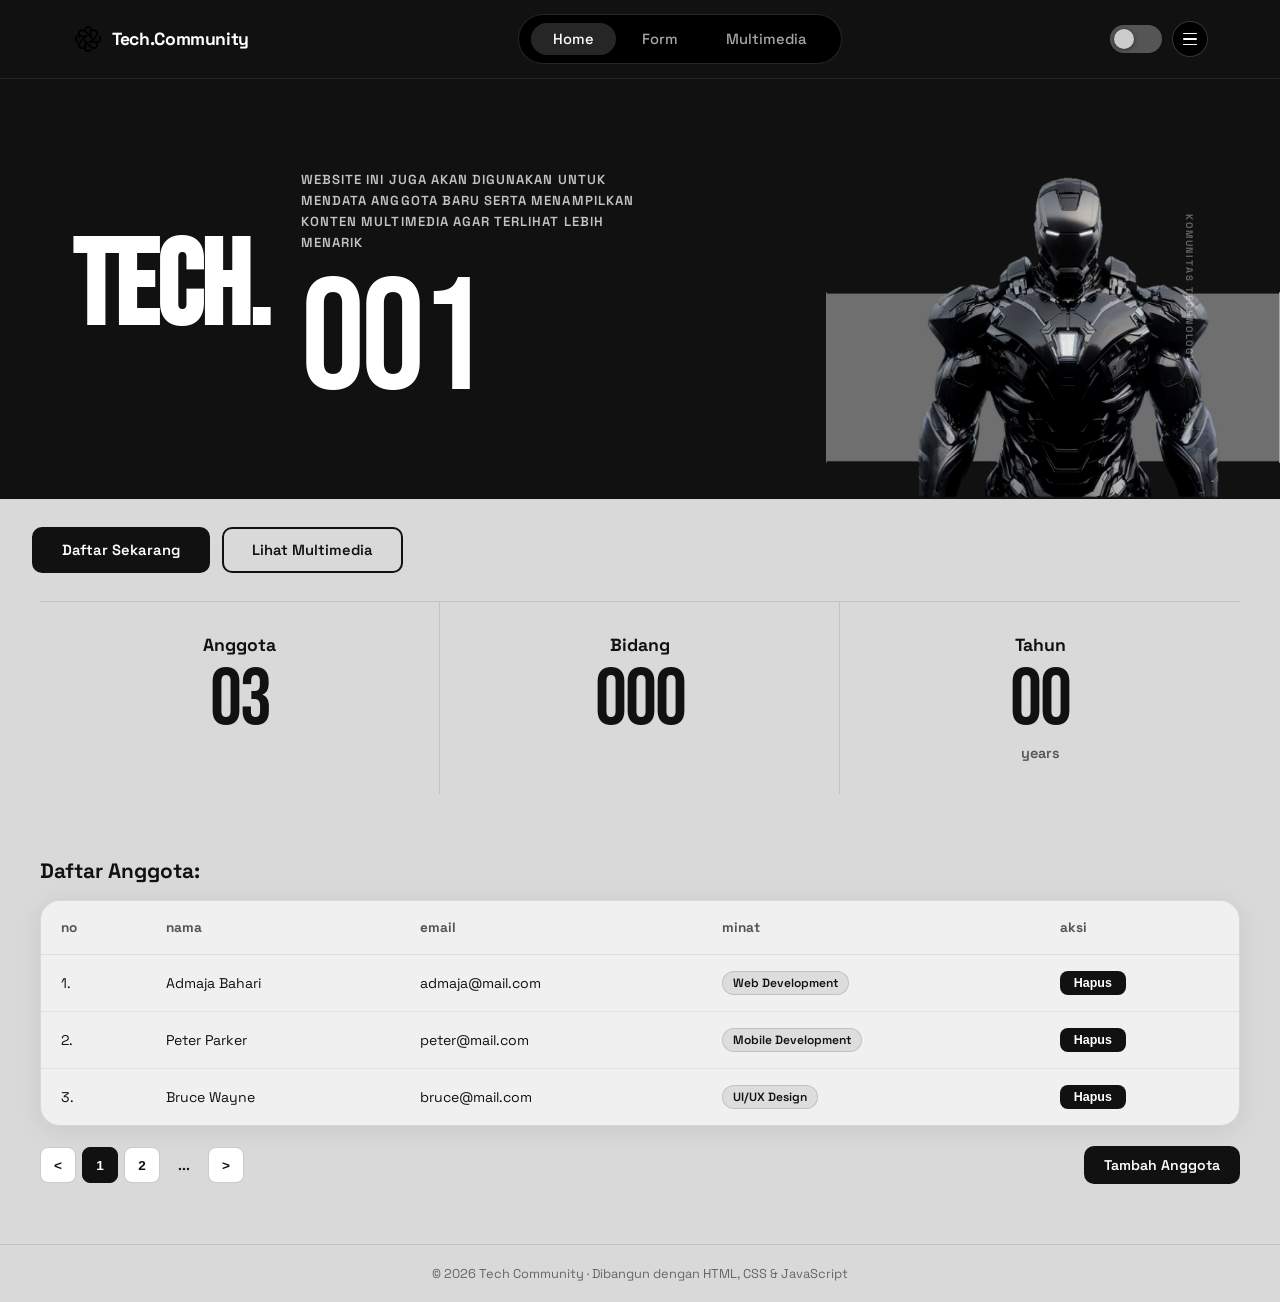
==== commit 131f057a: "2st commit" ====
--- a/index.html
+++ b/index.html
@@ -16,32 +16,34 @@
       <img src="foto/logo/edited-photo.png" alt="logo"/>
       <span>Tech.Community</span>
     </a>
-
     <nav>
-      <a href="index.html" class="active">Home</a>
+      <a href="index.html">Home</a>
       <a href="form.html">Form</a>
       <a href="gallery.html">Multimedia</a>
     </nav>
-
     <div class="header-right">
-      <div class="dark-toggle" id="darkToggle">
-        <div class="toggle-knob" id="darkToggleThumb"></div>
-      </div>
-      <button class="hamburger-btn" id="mobileMenuBtn" aria-label="menu">
+      <button id="darkToggle" style="width:52px;height:28px;background:#555;border-radius:50px;padding:4px;display:inline-flex;align-items:center;border:none;cursor:pointer;flex-shrink:0;box-sizing:border-box;transition:background 0.3s;outline:none;">
+        <div id="darkToggleThumb" style="width:20px;height:20px;background:#ccc;border-radius:50%;flex-shrink:0;pointer-events:none;box-shadow:0 1px 4px rgba(0,0,0,0.5);transition:transform 0.3s ease,background 0.3s;transform:translateX(0);"></div>
+      </button>
+      <button class="hamburger-btn" id="mobileMenuBtn" aria-label="Buka menu">
         <span></span><span></span><span></span>
       </button>
     </div>
   </div>
 </header>
 
+<!-- ── MOBILE MENU OVERLAY ── -->
+<div id="mobileMenu">
+  <button id="closeMobileMenu" style="position:absolute;top:24px;right:28px;background:none;border:none;color:#fff;font-size:2rem;cursor:pointer;line-height:1;">&times;</button>
+  <a href="index.html">Home</a>
+  <a href="form.html">Form</a>
+  <a href="gallery.html">Multimedia</a>
+</div>
+
 <!-- ── HERO ── -->
 <section class="hero-section">
   <div class="hero-inner">
-
-    <!-- Kiri: logo besar "tech." -->
     <div class="hero-logo-big">tech.</div>
-
-    <!-- Tengah: deskripsi + angka besar -->
     <div class="hero-text-center">
       <p class="hero-desc">
         Website ini juga akan digunakan untuk mendata anggota baru
@@ -49,19 +51,13 @@
       </p>
       <div class="hero-number">001</div>
     </div>
-
-    <!-- Spacer — gambar ironman posisi absolute -->
-    <div style="width:320px;"></div>
+    <div style="width:280px;flex-shrink:0;"></div>
   </div>
-
-  <!-- Gambar ironman kanan -->
   <img src="foto/Assets-Home/home.png" alt="hero" class="hero-image"/>
-
-  <!-- Teks vertikal -->
   <span class="hero-vertical-text">KOMUNITAS TECHNOLOGY</span>
 </section>
 
-<!-- ── HERO ACTION BUTTONS ── -->
+<!-- ── HERO BUTTONS ── -->
 <div class="hero-actions">
   <a href="form.html"    class="btn btn-primary">Daftar Sekarang</a>
   <a href="gallery.html" class="btn btn-outline">Lihat Multimedia</a>
@@ -92,7 +88,6 @@
     <div class="section-title-row">
       <h2>Daftar Anggota:</h2>
     </div>
-
     <div class="table-card">
       <table>
         <thead>
@@ -104,19 +99,17 @@
             <th>aksi</th>
           </tr>
         </thead>
-        <tbody id="member-tbody">
-          <!-- diisi app.js -->
-        </tbody>
+        <tbody id="member-tbody"></tbody>
       </table>
     </div>
 
-    <!-- Pagination + Tambah Anggota -->
+    <!-- Pagination + Tambah -->
     <div class="pagination-row">
       <div class="pagination">
         <button class="page-btn" id="page-prev">&lt;</button>
-        <button class="page-btn active" data-page="1">1</button>
-        <button class="page-btn" data-page="2">2</button>
-        <span class="page-btn dots">...</span>
+        <button class="page-btn" data-page-num="1">1</button>
+        <button class="page-btn" data-page-num="2">2</button>
+        <span   class="page-btn dots">...</span>
         <button class="page-btn" id="page-next">&gt;</button>
       </div>
       <a href="form.html" class="btn-tambah">Tambah Anggota</a>
--- a/CSS/style-home.css
+++ b/CSS/style-home.css
@@ -92,24 +92,82 @@
   gap: 10px;
 }
 
-.dark-toggle {
-  width: 52px; height: 28px;
-  background: #333;
+/* ── DARK MODE TOGGLE — track 52×28, knob 20×20, padding 4px
+       Jarak gerak knob = 52 - 4 - 4 - 20 = 24px ── */
+#darkToggle {
+  width: 52px;
+  height: 28px;
+  background: #555;
   border-radius: 50px;
   padding: 4px;
   display: flex;
   align-items: center;
   cursor: pointer;
-  position: relative;
-}
-.toggle-knob {
-  width: 20px; height: 20px;
-  background: #888;
+  flex-shrink: 0;
+  overflow: visible;
+  box-sizing: border-box;
+  border: none;
+  outline: none;
+  transition: background 0.3s;
+  -webkit-appearance: none;
+  appearance: none;
+}
+#darkToggleThumb {
+  width: 20px;
+  height: 20px;
+  background: #ccc;
   border-radius: 50%;
-  transition: transform 0.3s;
+  flex-shrink: 0;
+  transition: transform 0.3s ease, background 0.3s;
+  transform: translateX(0);        /* OFF = kiri */
+  box-shadow: 0 1px 4px rgba(0,0,0,0.4);
+  pointer-events: none;
+}
+/* ON state — diset lewat JS dengan style.transform, tapi backup CSS juga */
+body.dark-mode #darkToggleThumb {
+  transform: translateX(24px);
+  background: #fff;
+}
+body.dark-mode #darkToggle {
+  background: #4ade80;
+}
+
+
+/* ── DARK MODE TOGGLE ──────────────────────────────
+   Track: 52×28px | Knob: 20×20px | Padding: 4px
+   Max gerak knob = 52 - 4(left) - 4(right) - 20(knob) = 24px
+──────────────────────────────────────────────────── */
+#darkToggle {
+  width: 52px;
+  height: 28px;
+  background: #555;
+  border-radius: 50px;
+  padding: 4px;
+  display: inline-flex;
+  align-items: center;
+  cursor: pointer;
+  flex-shrink: 0;
+  box-sizing: border-box;
+  border: none;
+  outline: none;
+  transition: background 0.3s;
+  appearance: none;
+  -webkit-appearance: none;
+}
+#darkToggleThumb {
+  width: 20px;
+  height: 20px;
+  background: #ccc;
+  border-radius: 50%;
+  flex-shrink: 0;
+  pointer-events: none;
+  box-shadow: 0 1px 4px rgba(0,0,0,0.5);
+  transition: transform 0.3s ease, background 0.3s;
   transform: translateX(0);
 }
-.dark-mode .toggle-knob { transform: translateX(24px); background: #fff; }
+/* State ON — backup CSS (JS juga set ini) */
+body.dark-mode #darkToggle      { background: #4ade80; }
+body.dark-mode #darkToggleThumb { transform: translateX(24px); background: #fff; }
 
 .hamburger-btn {
   width: 36px; height: 36px;
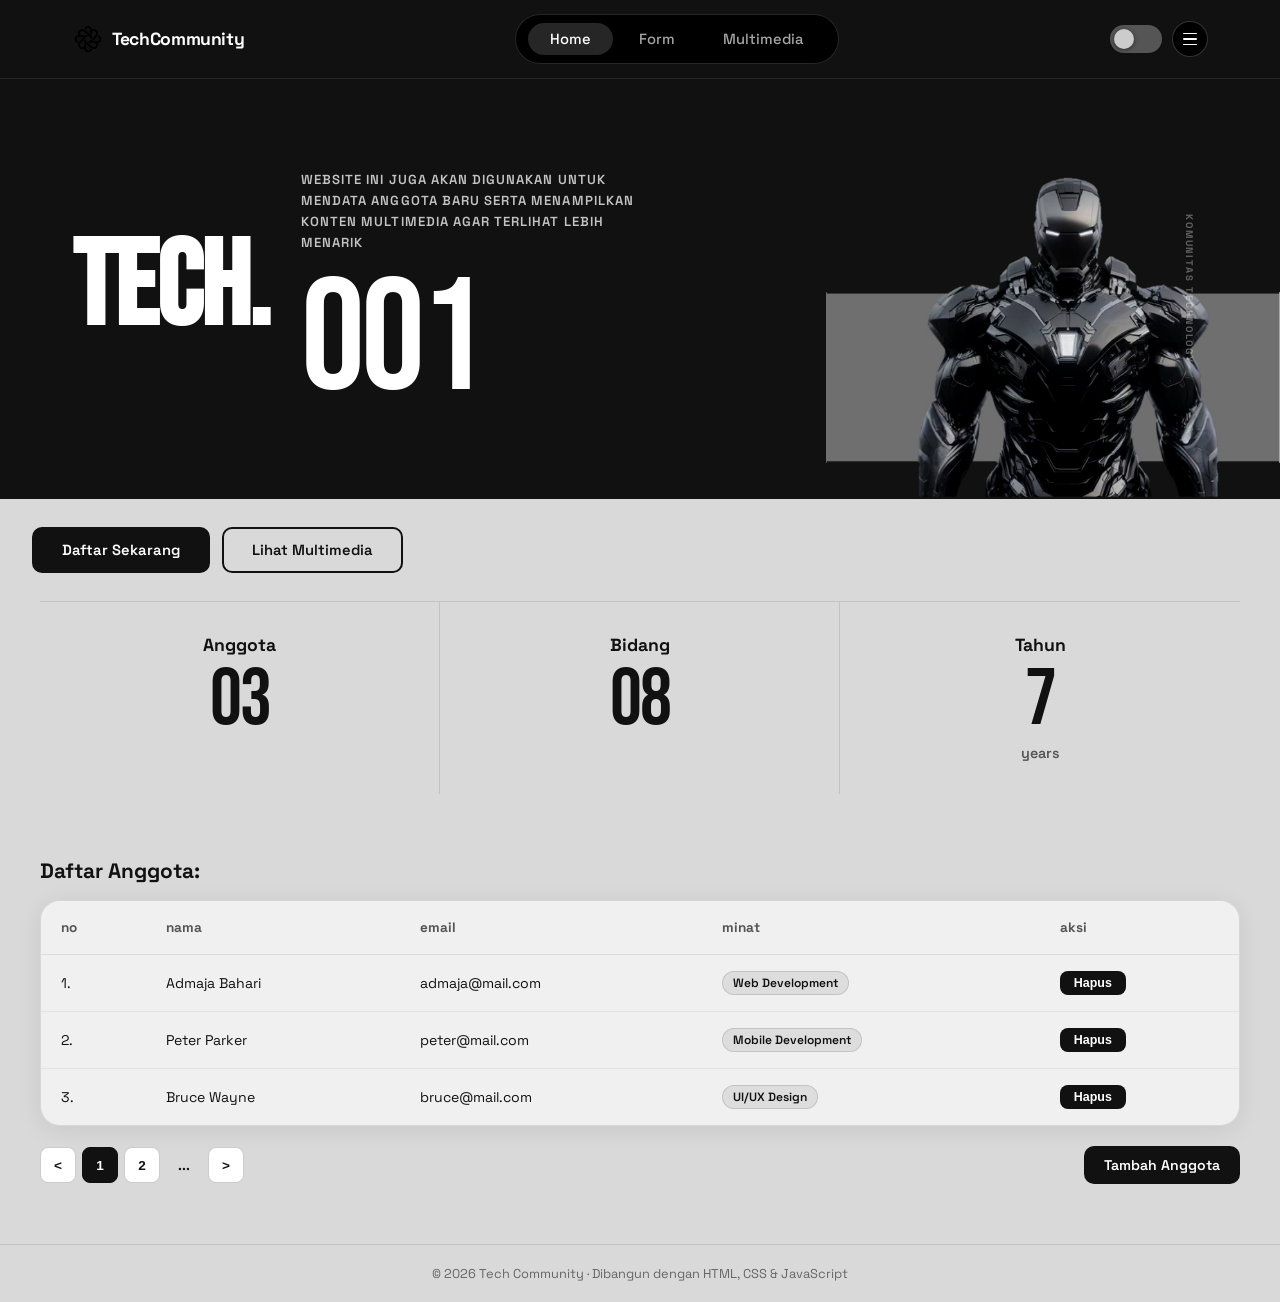
==== commit 91537a2f: "2st commit" ====
--- a/index.html
+++ b/index.html
@@ -14,7 +14,7 @@
   <div class="nav-inner">
     <a href="index.html" class="logo">
       <img src="foto/logo/edited-photo.png" alt="logo"/>
-      <span>Tech.Community</span>
+      <span>TechCommunity</span>
     </a>
     <nav>
       <a href="index.html">Home</a>
@@ -72,11 +72,11 @@
     </div>
     <div class="stat-card">
       <div class="stat-label">Bidang</div>
-      <div class="stat-number">000</div>
+      <div class="stat-number">08</div>
     </div>
     <div class="stat-card">
       <div class="stat-label">Tahun</div>
-      <div class="stat-number">00</div>
+      <div class="stat-number">7</div>
       <div class="stat-suffix">years</div>
     </div>
   </div>
